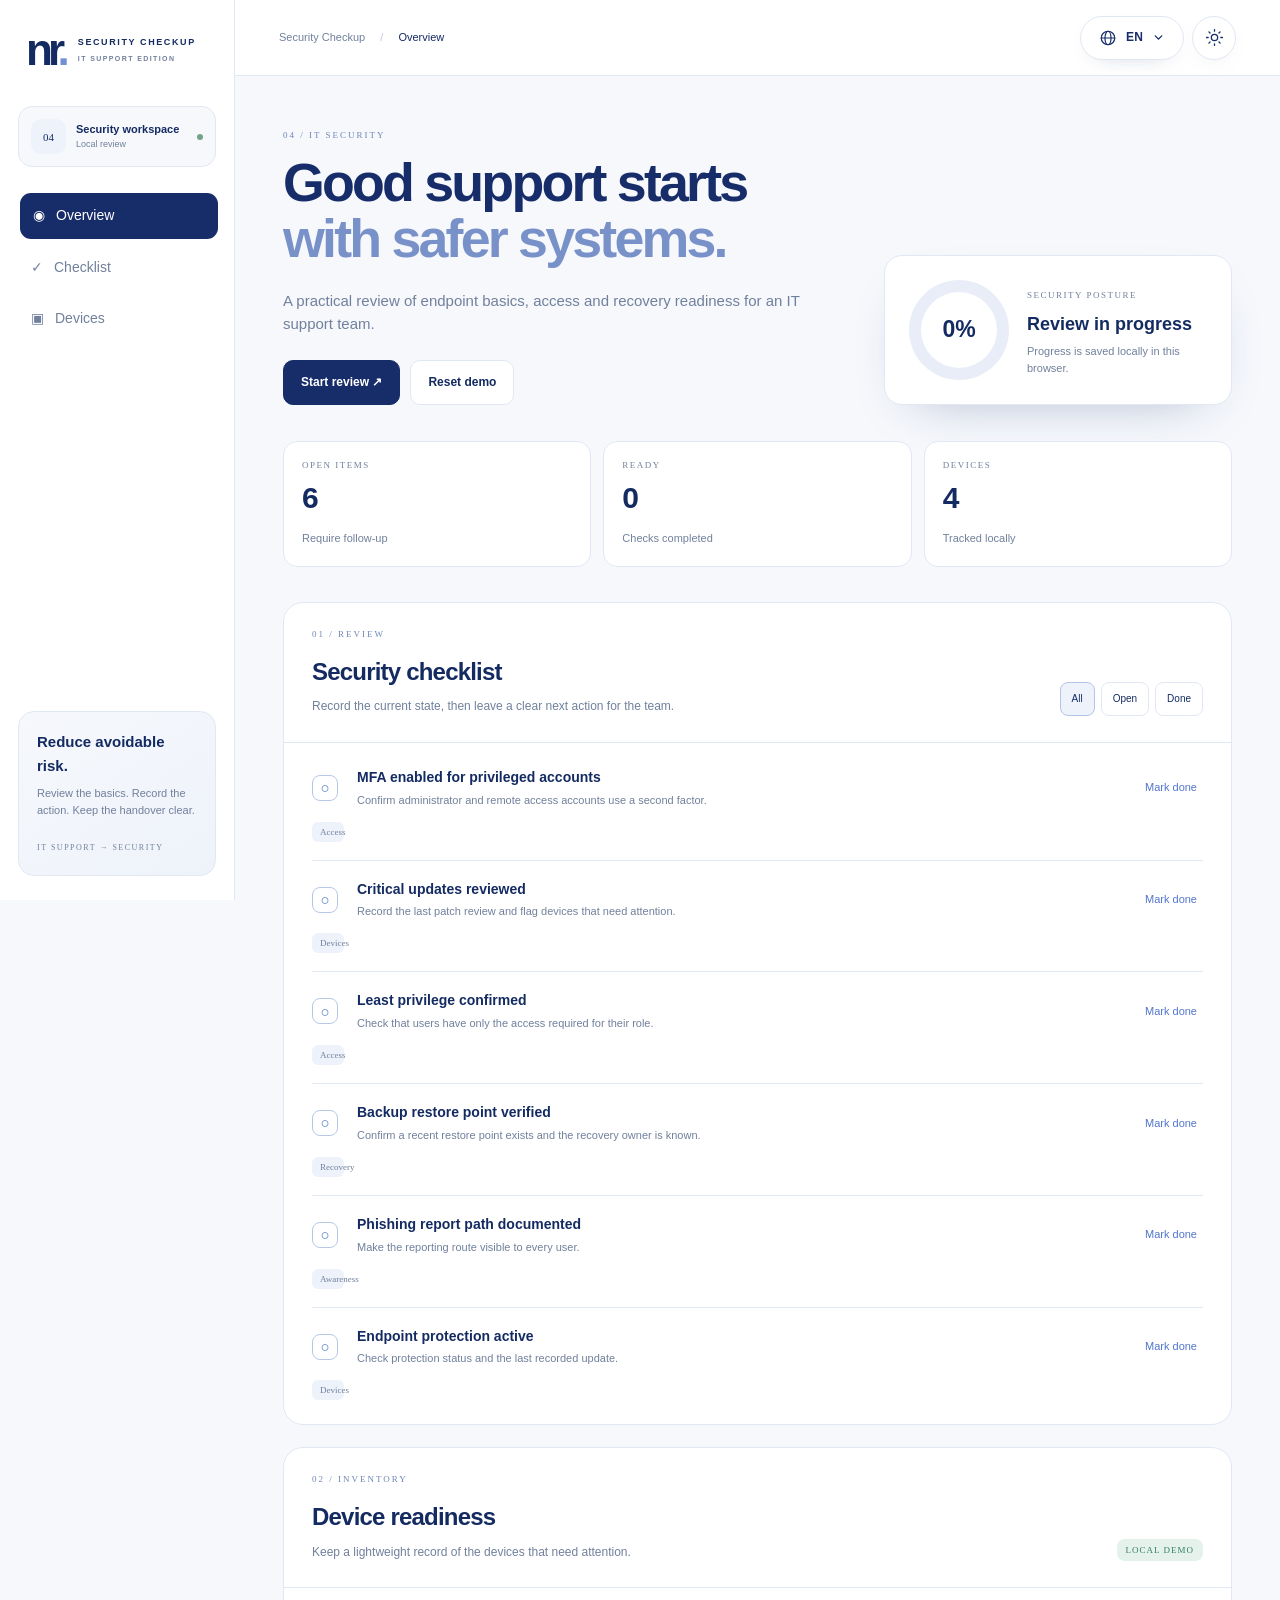
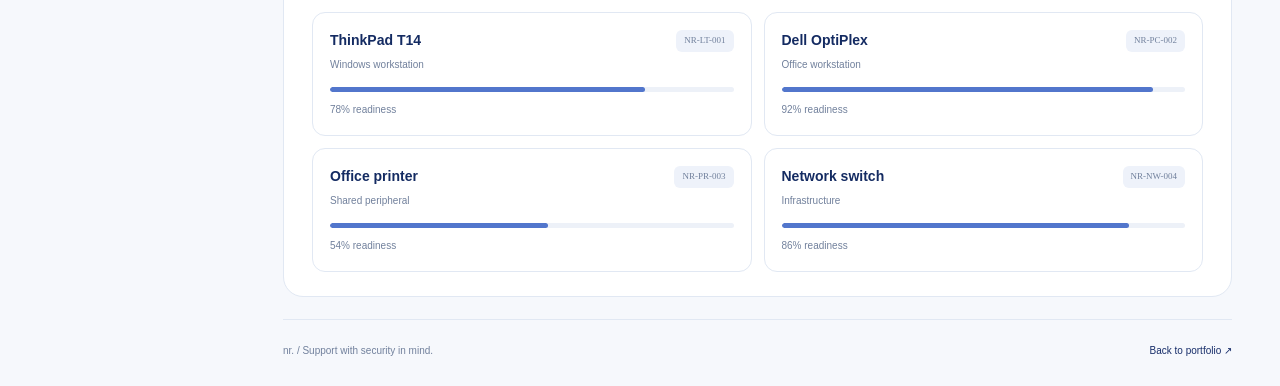
==== it-security-checkup/index.html @ bdb12c94 "Add files via upload" ====
<!doctype html>
<html lang="en">
<head>
  <meta charset="utf-8">
  <meta name="viewport" content="width=device-width,initial-scale=1">
  <meta name="description" content="IT Security Checkup — a practical security review workspace by Nikita Rysiev.">
  <title>IT Security Checkup · NR.</title>
  <link rel="icon" href="favicon.svg" type="image/svg+xml">
  <script src="theme-init.js"></script>
  <link rel="stylesheet" href="styles.css">
  <link rel="stylesheet" href="premium-controls.css?v=20261010-7lang">
</head>
<body>
  <a class="skip" href="#main" data-i="skip">Skip to content</a>
  <div class="shell">
    <aside class="sidebar">
      <a class="brand" href="../"><b>nr<span>.</span></b><span>SECURITY CHECKUP<small>IT SUPPORT EDITION</small></span></a>
      <div class="workspace"><span class="avatar">04</span><div><strong data-i="securityWorkspace">Security workspace</strong><small data-i="localReview">Local review</small></div><i class="dot"></i></div>
      <nav aria-label="Security sections">
        <a class="nav-item active" href="#overview">◉ <span data-i="navOverview">Overview</span></a>
        <a class="nav-item" href="#checklist">✓ <span data-i="navChecklist">Checklist</span></a>
        <a class="nav-item" href="#devices">▣ <span data-i="navDevices">Devices</span></a>
      </nav>
      <div class="sidebar-note"><strong data-i="sidebarTitle">Reduce avoidable risk.</strong><p data-i="sidebarDesc">Review the basics. Record the action. Keep the handover clear.</p><small>IT SUPPORT → SECURITY</small></div>
    </aside>
    <div class="main-shell">
      <header class="topbar">
        <div class="breadcrumb">Security Checkup <span>/</span> <strong id="crumb">Overview</strong></div>
        <div class="actions">
          <div class="language-picker">
            <button id="lang" type="button" aria-label="Choose language" aria-haspopup="true" aria-expanded="false" aria-controls="lang-menu"><svg viewBox="0 0 24 24" aria-hidden="true"><circle cx="12" cy="12" r="9"/><ellipse cx="12" cy="12" rx="4" ry="9"/><path d="M3 12h18"/></svg><span class="lang-code">EN</span><svg class="chevron" viewBox="0 0 16 16" aria-hidden="true"><path d="m4 6 4 4 4-4"/></svg></button>
            <div id="lang-menu" hidden></div>
          </div>
          <button id="theme" class="icon" type="button" aria-label="Use dark theme" aria-pressed="false"><svg viewBox="0 0 24 24" aria-hidden="true"></svg></button>
        </div>
      </header>
      <main id="main">
        <section id="overview" class="hero">
          <div><p class="eyebrow">04 / IT SECURITY</p><h1 id="hero-title">Good support starts<br><em>with safer systems.</em></h1><p class="lead" data-i="lead">A practical review of endpoint basics, access and recovery readiness for an IT support team.</p><div class="hero-actions"><a class="button primary" href="#checklist" data-i="start">Start review ↗</a><button class="button secondary" id="reset" type="button" data-i="reset">Reset demo</button></div></div>
          <div class="score-card"><div class="score-ring" id="ring"><strong id="score">0%</strong></div><div><span class="label" data-i="posture">SECURITY POSTURE</span><h2 id="score-label">Review in progress</h2><p id="score-copy">Complete the checklist to see the current posture.</p></div></div>
        </section>
        <section class="stats">
          <article><span data-i="openItems">OPEN ITEMS</span><strong id="open">0</strong><small data-i="requireFollow">Require follow-up</small></article>
          <article><span data-i="ready">READY</span><strong id="ready">0</strong><small data-i="checksCompleted">Checks completed</small></article>
          <article><span data-i="devices">DEVICES</span><strong id="device-count">4</strong><small data-i="trackedLocally">Tracked locally</small></article>
        </section>
        <section id="checklist" class="panel"><div class="panel-head"><div><p class="eyebrow" data-i="review">01 / REVIEW</p><h2 data-i="checklist">Security checklist</h2><p data-i="checklistDesc">Record the current state, then leave a clear next action for the team.</p></div><div class="filter"><button type="button" class="filter-button active" data-filter="all" data-i="all">All</button><button type="button" class="filter-button" data-filter="open" data-i="filterOpen">Open</button><button type="button" class="filter-button" data-filter="done" data-i="done">Done</button></div></div><div id="checks" class="checks"></div></section>
        <section id="devices" class="panel"><div class="panel-head"><div><p class="eyebrow" data-i="inventory">02 / INVENTORY</p><h2 data-i="deviceReadiness">Device readiness</h2><p data-i="deviceDesc">Keep a lightweight record of the devices that need attention.</p></div><span class="pill" data-i="localDemo">LOCAL DEMO</span></div><div id="devices-list" class="device-grid"></div></section>
        <footer><span>nr. / <span data-i="footer">Support with security in mind.</span></span><a href="../" data-i="back">Back to portfolio ↗</a></footer>
      </main>
    </div>
  </div>
  <script src="security-languages.js"></script>
  <script src="app.js?v=20261010-7lang"></script>
  <script src="controls.js?v=20261010-7lang"></script>
</body>
</html>
---- it-security-checkup/styles.css ----
:root{--bg:#f6f8fc;--surface:#fff;--ink:#142b62;--navy:#172d69;--muted:#71809c;--line:#e1e8f3;--soft:#eef2fa;--blue:#5276cc;--green:#36816a;--amber:#b27c2b;--red:#bb5562;--shadow:0 20px 55px -32px #172d6966}*{box-sizing:border-box}html{scroll-behavior:smooth}body{margin:0;background:var(--bg);color:var(--ink);font:14px/1.55 "Segoe UI",Arial,sans-serif}a{color:inherit;text-decoration:none}button{font:inherit;color:inherit;cursor:pointer}.skip{position:fixed;top:-60px;left:16px;background:#fff;padding:10px;z-index:5}.skip:focus{top:12px}.shell{min-height:100vh;display:grid;grid-template-columns:235px minmax(0,1fr);max-width:1700px;margin:auto}.sidebar{position:sticky;top:0;height:100vh;padding:28px 18px 24px;background:var(--surface);border-right:1px solid var(--line);display:flex;flex-direction:column}.brand{display:flex;align-items:center;gap:13px;padding:0 8px}.brand>b{font-size:44px;line-height:1;letter-spacing:-5px}.brand>b span{color:#7191d0}.brand>span{font-size:9px;font-weight:700;letter-spacing:1.6px}.brand small{display:block;font-size:7px;letter-spacing:1.4px;color:var(--muted);margin-top:4px}.workspace{display:flex;align-items:center;gap:10px;border:1px solid var(--line);border-radius:14px;padding:12px;margin:34px 0 26px;background:var(--bg)}.avatar{display:grid;place-items:center;width:35px;height:35px;border-radius:10px;background:var(--soft);font:11px Consolas;color:var(--navy)}.workspace strong{display:block;font-size:11px}.workspace small{display:block;color:var(--muted);font-size:9px}.dot{margin-left:auto;width:6px;height:6px;border-radius:50%;background:#71a587}nav{display:grid;gap:6px}.nav-item{display:flex;gap:11px;align-items:center;padding:12px 13px;border-radius:11px;color:var(--muted);transition:.2s}.nav-item:hover,.nav-item.active{background:var(--navy);color:#fff;transform:translateX(2px)}.sidebar-note{margin-top:auto;padding:18px;border:1px solid var(--line);border-radius:16px;background:linear-gradient(145deg,var(--bg),var(--soft))}.sidebar-note strong{font-size:15px}.sidebar-note p{font-size:11px;color:var(--muted);margin:8px 0 16px}.sidebar-note small{font:8px Consolas;letter-spacing:1.5px;color:var(--muted)}.main-shell{min-width:0}.topbar{height:76px;border-bottom:1px solid var(--line);background:var(--surface);display:flex;align-items:center;justify-content:space-between;padding:0 44px}.breadcrumb{font-size:11px;color:var(--muted)}.breadcrumb span{margin:0 12px;color:#bdc8d9}.breadcrumb strong{color:var(--ink);font-weight:500}.actions{display:flex;gap:8px}.quiet,.icon{border:1px solid var(--line);border-radius:24px;background:var(--surface);padding:9px 14px;font-size:11px}.quiet span{margin-left:10px}.icon{width:38px;padding:8px}.main-shell main{max-width:1200px;margin:auto;padding:54px 48px 0}.hero{display:flex;justify-content:space-between;gap:35px;align-items:end;margin-bottom:36px}.eyebrow{font:9px Consolas;letter-spacing:2px;color:#6f86b9;margin:0 0 14px}.hero h1{font-size:clamp(36px,4.2vw,64px);line-height:1.05;letter-spacing:-2.8px;margin:0;color:var(--navy)}h1 em{font-style:normal;color:#7891c8}.lead{max-width:520px;color:var(--muted);font-size:15px;margin:22px 0 25px}.hero-actions{display:flex;gap:10px;flex-wrap:wrap}.button{border:1px solid var(--line);border-radius:10px;padding:12px 17px;font-weight:650;font-size:12px;background:var(--surface)}.button.primary{background:var(--navy);border-color:var(--navy);color:#fff}.score-card{display:flex;align-items:center;gap:18px;padding:24px;border-radius:18px;border:1px solid var(--line);background:var(--surface);box-shadow:var(--shadow);min-width:310px}.score-ring{--p:0%;width:100px;height:100px;border-radius:50%;display:grid;place-items:center;background:conic-gradient(var(--blue) var(--p),#e8edf7 0)}.score-ring:before{content:"";position:absolute;width:76px;height:76px;border-radius:50%;background:var(--surface)}.score-ring{position:relative}.score-ring strong{position:relative;font-size:23px}.label{font:9px Consolas;letter-spacing:1.5px;color:var(--muted)}.score-card h2{font-size:18px;margin:7px 0 4px}.score-card p{color:var(--muted);font-size:11px;max-width:180px;margin:0}.stats{display:grid;grid-template-columns:repeat(3,1fr);gap:12px;margin-bottom:35px}.stats article{background:var(--surface);border:1px solid var(--line);border-radius:14px;padding:18px}.stats span{display:block;font:9px Consolas;letter-spacing:1.5px;color:var(--muted)}.stats strong{display:block;font-size:30px;margin:5px 0}.stats small{color:var(--muted);font-size:11px}.panel{background:var(--surface);border:1px solid var(--line);border-radius:20px;margin-bottom:22px;overflow:hidden}.panel-head{display:flex;justify-content:space-between;gap:20px;align-items:end;padding:26px 28px;border-bottom:1px solid var(--line)}.panel-head h2{font-size:24px;letter-spacing:-.8px;margin:0}.panel-head>div>p:last-child{color:var(--muted);font-size:12px;margin:7px 0 0}.filter{display:flex;gap:6px}.filter-button{border:1px solid var(--line);background:var(--surface);border-radius:8px;padding:8px 11px;font-size:10px}.filter-button.active{background:var(--soft);color:var(--navy);border-color:#b3c4e9}.checks{padding:6px 28px}.check{display:grid;grid-template-columns:32px minmax(0,1fr) auto;gap:13px;align-items:center;padding:18px 0;border-bottom:1px solid var(--line)}.check:last-child{border:0}.check-mark{width:26px;height:26px;border-radius:8px;border:1px solid #b7c7e8;color:var(--blue);display:grid;place-items:center;font-size:15px}.check.done .check-mark{background:#e1f0e9;color:var(--green);border-color:#b8ddcc}.check h3{font-size:14px;margin:0}.check p{font-size:11px;color:var(--muted);margin:3px 0 0}.check button{border:0;background:none;color:var(--blue);font-size:11px}.tag{font:9px Consolas;padding:5px 8px;border-radius:6px;background:var(--soft);color:var(--muted);white-space:nowrap}.pill{font:9px Consolas;letter-spacing:1px;color:var(--green);padding:6px 9px;border-radius:8px;background:#e5f1eb}.device-grid{display:grid;grid-template-columns:repeat(2,1fr);gap:12px;padding:24px 28px}.device{border:1px solid var(--line);border-radius:13px;padding:17px}.device-top{display:flex;justify-content:space-between;gap:10px}.device strong{font-size:14px}.device small{display:block;color:var(--muted);font-size:10px;margin-top:5px}.device .meter{height:5px;background:#edf1f8;border-radius:5px;margin:15px 0 10px;overflow:hidden}.meter i{display:block;height:100%;background:var(--blue);border-radius:5px}.device-actions{display:flex;justify-content:space-between;align-items:center;font-size:10px;color:var(--muted)}.device-actions button{border:0;background:none;color:var(--blue);font-size:10px}footer{display:flex;justify-content:space-between;border-top:1px solid var(--line);padding:23px 0 28px;color:var(--muted);font-size:10px}footer a{color:var(--navy)}html[data-theme=dark]{--bg:#0b1425;--surface:#131f35;--ink:#e4ebff;--navy:#c4d3ff;--muted:#9cabc5;--line:#2b3954;--soft:#1c2b46;--blue:#9ab8ff}html[data-theme=dark] .score-ring:before{background:var(--surface)}html[data-theme=dark] .button.primary{background:#789bea;color:#08152d}@media(max-width:800px){.shell{display:block}.sidebar{height:auto;position:static;padding:18px;border-right:0;border-bottom:1px solid var(--line)}.workspace,.sidebar-note{display:none}nav{display:flex;overflow:auto;margin-top:18px}.nav-item{min-width:105px;justify-content:center}.topbar{height:62px;padding:0 18px}.main-shell main{padding:28px 18px 0}.hero{display:block}.score-card{margin-top:25px;min-width:0}.stats{gap:8px}.stats article{padding:14px}.stats strong{font-size:25px}.panel-head{display:block;padding:21px}.filter{margin-top:16px}.checks{padding:5px 21px}.device-grid{grid-template-columns:1fr;padding:20px 21px}.check{grid-template-columns:28px minmax(0,1fr);}.check .tag{grid-column:2;justify-self:start}footer{font-size:9px}}
---- it-security-checkup/premium-controls.css ----
/* Portfolio-inspired language and theme controls shared with Security Checkup. */
.topbar{position:relative;z-index:20}
.top-actions{position:relative}
.language-picker{position:relative;flex:none}
.language-picker>button,.topbar #theme{
  display:inline-flex;align-items:center;justify-content:center;
  height:44px;min-height:44px;border:1px solid var(--line);
  background:var(--surface);color:var(--navy);
  box-shadow:0 7px 22px -17px #142b6280;
  transition:border-color .2s,background-color .2s,transform .2s,box-shadow .2s
}
.language-picker>button{gap:9px;min-width:104px;padding:0 14px;border-radius:999px;font-size:12px;font-weight:700;letter-spacing:.25px}
.language-picker>button svg{width:18px;height:18px;fill:none;stroke:currentColor;stroke-width:1.65;stroke-linecap:round;stroke-linejoin:round}
.language-picker>button .chevron{width:13px;height:13px;transition:transform .2s}
.language-picker>button[aria-expanded=true] .chevron{transform:rotate(180deg)}
.topbar #theme{width:44px;padding:0;border-radius:50%}
.topbar #theme svg{width:19px;height:19px;fill:none;stroke:currentColor;stroke-width:1.65;stroke-linecap:round;stroke-linejoin:round}
.language-picker>button:hover,.topbar #theme:hover{border-color:var(--blue);background:var(--soft);transform:translateY(-2px);box-shadow:0 11px 26px -17px #142b6299}
.language-picker>button:focus-visible,.topbar #theme:focus-visible,#lang-menu button:focus-visible{outline:3px solid var(--blue);outline-offset:3px}
#lang-menu{position:absolute;z-index:60;top:calc(100% + 9px);right:0;width:208px;max-height:min(430px,70vh);overflow-y:auto;padding:7px;border:1px solid var(--line);border-radius:16px;background:var(--surface);box-shadow:0 18px 46px #081d6330}
#lang-menu[hidden]{display:none}
#lang-menu button{display:flex;align-items:center;gap:12px;width:100%;min-height:39px;padding:8px 10px;border:0;border-radius:10px;background:transparent;color:var(--ink);text-align:left;font-size:12px}
#lang-menu button span{width:25px;flex:none;color:var(--muted);font:700 10px Consolas,monospace;letter-spacing:.6px}
#lang-menu button:hover,#lang-menu button[aria-current=true]{background:var(--soft);color:var(--navy)}
@media(max-width:480px){.topbar{justify-content:flex-end;padding-inline:16px}.topbar .breadcrumb{position:absolute;width:1px;height:1px;overflow:hidden;clip-path:inset(50%)}.top-actions{gap:8px}.language-picker>button{height:42px;min-height:42px;min-width:94px;padding:0 11px}.topbar #theme{width:42px;height:42px;min-height:42px}}
@media(prefers-reduced-motion:reduce){.language-picker>button,.topbar #theme,.language-picker>button .chevron{transition:none}.language-picker>button:hover,.topbar #theme:hover{transform:none}}
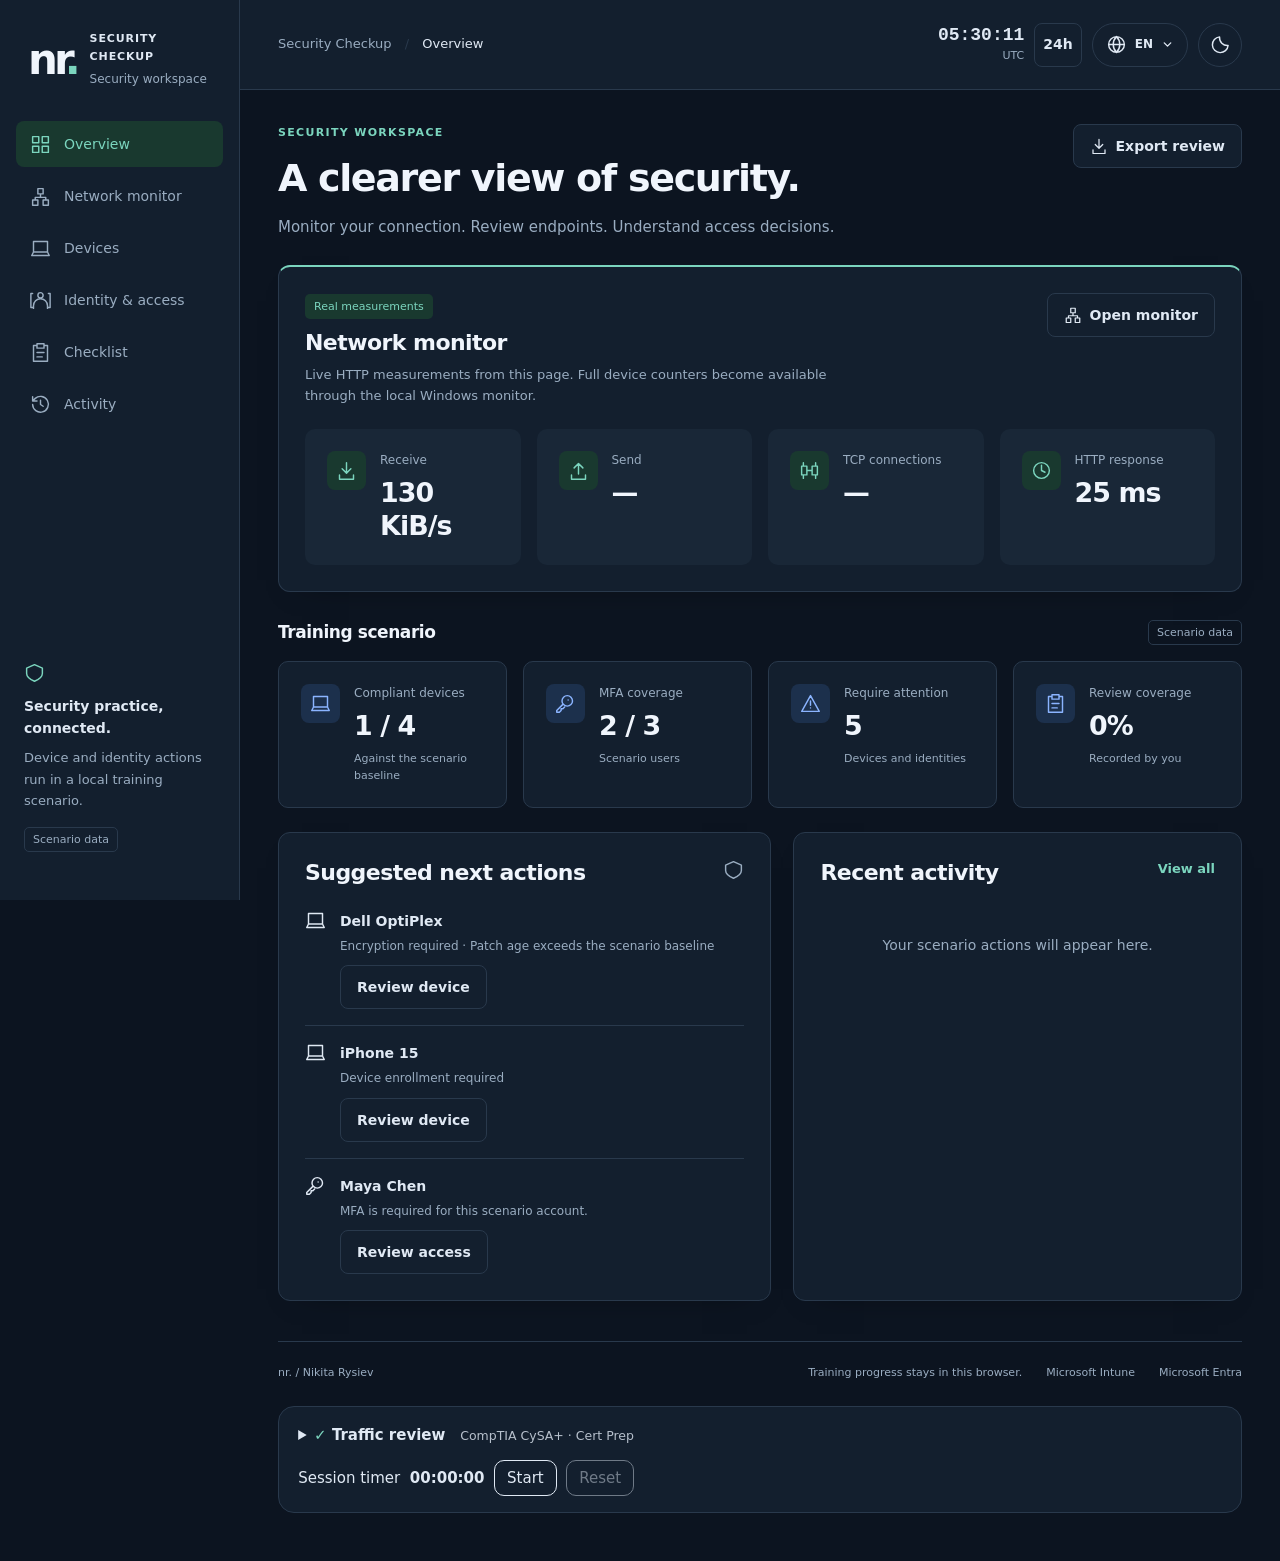
==== commit 76082b76: "Add files via upload" ====
--- a/it-security-checkup/index.html
+++ b/it-security-checkup/index.html
@@ -1,57 +1,64 @@
-<!doctype html>
-<html lang="en">
-<head>
-  <meta charset="utf-8">
-  <meta name="viewport" content="width=device-width,initial-scale=1">
-  <meta name="description" content="IT Security Checkup — a practical security review workspace by Nikita Rysiev.">
-  <title>IT Security Checkup · NR.</title>
-  <link rel="icon" href="favicon.svg" type="image/svg+xml">
-  <script src="theme-init.js"></script>
-  <link rel="stylesheet" href="styles.css">
-  <link rel="stylesheet" href="premium-controls.css?v=20261010-7lang">
-</head>
-<body>
-  <a class="skip" href="#main" data-i="skip">Skip to content</a>
-  <div class="shell">
-    <aside class="sidebar">
-      <a class="brand" href="../"><b>nr<span>.</span></b><span>SECURITY CHECKUP<small>IT SUPPORT EDITION</small></span></a>
-      <div class="workspace"><span class="avatar">04</span><div><strong data-i="securityWorkspace">Security workspace</strong><small data-i="localReview">Local review</small></div><i class="dot"></i></div>
-      <nav aria-label="Security sections">
-        <a class="nav-item active" href="#overview">◉ <span data-i="navOverview">Overview</span></a>
-        <a class="nav-item" href="#checklist">✓ <span data-i="navChecklist">Checklist</span></a>
-        <a class="nav-item" href="#devices">▣ <span data-i="navDevices">Devices</span></a>
-      </nav>
-      <div class="sidebar-note"><strong data-i="sidebarTitle">Reduce avoidable risk.</strong><p data-i="sidebarDesc">Review the basics. Record the action. Keep the handover clear.</p><small>IT SUPPORT → SECURITY</small></div>
-    </aside>
-    <div class="main-shell">
-      <header class="topbar">
-        <div class="breadcrumb">Security Checkup <span>/</span> <strong id="crumb">Overview</strong></div>
-        <div class="actions">
-          <div class="language-picker">
-            <button id="lang" type="button" aria-label="Choose language" aria-haspopup="true" aria-expanded="false" aria-controls="lang-menu"><svg viewBox="0 0 24 24" aria-hidden="true"><circle cx="12" cy="12" r="9"/><ellipse cx="12" cy="12" rx="4" ry="9"/><path d="M3 12h18"/></svg><span class="lang-code">EN</span><svg class="chevron" viewBox="0 0 16 16" aria-hidden="true"><path d="m4 6 4 4 4-4"/></svg></button>
-            <div id="lang-menu" hidden></div>
-          </div>
-          <button id="theme" class="icon" type="button" aria-label="Use dark theme" aria-pressed="false"><svg viewBox="0 0 24 24" aria-hidden="true"></svg></button>
-        </div>
-      </header>
-      <main id="main">
-        <section id="overview" class="hero">
-          <div><p class="eyebrow">04 / IT SECURITY</p><h1 id="hero-title">Good support starts<br><em>with safer systems.</em></h1><p class="lead" data-i="lead">A practical review of endpoint basics, access and recovery readiness for an IT support team.</p><div class="hero-actions"><a class="button primary" href="#checklist" data-i="start">Start review ↗</a><button class="button secondary" id="reset" type="button" data-i="reset">Reset demo</button></div></div>
-          <div class="score-card"><div class="score-ring" id="ring"><strong id="score">0%</strong></div><div><span class="label" data-i="posture">SECURITY POSTURE</span><h2 id="score-label">Review in progress</h2><p id="score-copy">Complete the checklist to see the current posture.</p></div></div>
-        </section>
-        <section class="stats">
-          <article><span data-i="openItems">OPEN ITEMS</span><strong id="open">0</strong><small data-i="requireFollow">Require follow-up</small></article>
-          <article><span data-i="ready">READY</span><strong id="ready">0</strong><small data-i="checksCompleted">Checks completed</small></article>
-          <article><span data-i="devices">DEVICES</span><strong id="device-count">4</strong><small data-i="trackedLocally">Tracked locally</small></article>
-        </section>
-        <section id="checklist" class="panel"><div class="panel-head"><div><p class="eyebrow" data-i="review">01 / REVIEW</p><h2 data-i="checklist">Security checklist</h2><p data-i="checklistDesc">Record the current state, then leave a clear next action for the team.</p></div><div class="filter"><button type="button" class="filter-button active" data-filter="all" data-i="all">All</button><button type="button" class="filter-button" data-filter="open" data-i="filterOpen">Open</button><button type="button" class="filter-button" data-filter="done" data-i="done">Done</button></div></div><div id="checks" class="checks"></div></section>
-        <section id="devices" class="panel"><div class="panel-head"><div><p class="eyebrow" data-i="inventory">02 / INVENTORY</p><h2 data-i="deviceReadiness">Device readiness</h2><p data-i="deviceDesc">Keep a lightweight record of the devices that need attention.</p></div><span class="pill" data-i="localDemo">LOCAL DEMO</span></div><div id="devices-list" class="device-grid"></div></section>
-        <footer><span>nr. / <span data-i="footer">Support with security in mind.</span></span><a href="../" data-i="back">Back to portfolio ↗</a></footer>
-      </main>
-    </div>
-  </div>
-  <script src="security-languages.js"></script>
-  <script src="app.js?v=20261010-7lang"></script>
-  <script src="controls.js?v=20261010-7lang"></script>
-</body>
-</html>
+<!doctype html>
+<html lang="en" data-theme="dark">
+<head>
+  <meta charset="utf-8"><meta name="viewport" content="width=device-width,initial-scale=1">
+  <meta name="description" content="IT Security Checkup — local network monitoring, endpoint compliance and an interactive identity security lab by Nikita Rysiev.">
+  <title>IT Security Checkup · NR.</title>
+  <link rel="icon" href="favicon.svg" type="image/svg+xml"><script src="theme-init.js"></script><link rel="stylesheet" href="styles.css?v=20261121">
+<link rel="stylesheet" href="practice.css"><script defer src="practice.js"></script></head>
+<body>
+  <a class="skip" href="#main" data-i="skip">Skip to content</a>
+  <div class="shell">
+    <aside class="sidebar" id="sidebar">
+      <a class="brand" href="#overview"><b>nr<span>.</span></b><span>SECURITY CHECKUP<small data-i="securityWorkspace">Security workspace</small></span></a>
+      <button class="mobile-menu icon-button" id="nav-toggle" type="button" aria-controls="section-nav" aria-expanded="false" data-label="navigation"><span data-icon="menu"></span></button>
+      <nav id="section-nav" data-label="navigation">
+        <a class="nav-item active" href="#overview" data-view="overview"><span data-icon="grid"></span><span data-i="navOverview">Overview</span></a>
+        <a class="nav-item" href="#network" data-view="network"><span data-icon="network"></span><span data-i="navNetwork">Network monitor</span></a>
+        <a class="nav-item" href="#devices" data-view="devices"><span data-icon="laptop"></span><span data-i="navDevices">Devices</span></a>
+        <a class="nav-item" href="#identity" data-view="identity"><span data-icon="identity"></span><span data-i="navIdentity">Identity & access</span></a>
+        <a class="nav-item" href="#checklist" data-view="checklist"><span data-icon="clipboard"></span><span data-i="navChecklist">Checklist</span></a>
+        <a class="nav-item" href="#activity" data-view="activity"><span data-icon="history"></span><span data-i="navActivity">Activity</span></a>
+      </nav>
+      <div class="sidebar-note"><span data-icon="shield"></span><strong data-i="labTitle">Security practice, connected.</strong><p data-i="labScope">Device and identity actions run in a local training scenario.</p><span class="source-label" data-i="scenarioData">Scenario data</span></div>
+      
+    </aside>
+    <div class="main-shell">
+      <header class="topbar">
+        <div class="breadcrumb">Security Checkup <span>/</span> <strong id="crumb">Overview</strong></div>
+        <div class="top-actions">
+          <div class="local-clock"><time id="local-time">—</time><small id="local-zone">—</small></div><button class="text-button clock-format" id="clock-format" type="button" data-label="clockFormat">24h</button>
+          <div class="language-picker"><button id="lang" type="button" aria-label="Choose language" aria-haspopup="true" aria-expanded="false" aria-controls="lang-menu"><span data-icon="globe"></span><span class="lang-code">EN</span><svg class="chevron" viewBox="0 0 16 16" aria-hidden="true"><path d="m4 6 4 4 4-4"/></svg></button><div id="lang-menu" hidden></div></div>
+          <button id="theme" class="icon-button" type="button" aria-label="Use light theme" aria-pressed="true"><svg viewBox="0 0 24 24" aria-hidden="true"></svg></button>
+        </div>
+      </header>
+      <main id="main" tabindex="-1">
+        <section id="overview" class="view" aria-labelledby="hero-title">
+          <div class="page-heading"><div><p class="eyebrow" data-i="workspaceEyebrow">SECURITY WORKSPACE</p><h1 id="hero-title" data-i="workspaceTitle">A clearer view of security.</h1><p data-i="workspaceLead">Monitor your connection. Review endpoints. Understand access decisions.</p></div><button class="button secondary" data-action="export-report" type="button"><span data-icon="download"></span><span data-i="exportReport">Export review</span></button></div>
+          <article class="panel overview-live"><div class="panel-head"><div><span class="source-label real" data-i="realMeasurements">Real measurements</span><h2 data-i="navNetwork">Network monitor</h2><p data-live="scope"></p></div><a class="button secondary" href="#network" data-view="network"><span data-icon="network"></span><span data-i="openMonitor">Open monitor</span></a></div><div class="metric-grid live-metrics"><article><span data-icon="download"></span><div><span data-i="receiveRate">Receive</span><strong data-live="receive">—</strong></div></article><article><span data-icon="upload"></span><div><span data-i="sendRate">Send</span><strong data-live="send">—</strong></div></article><article><span data-icon="connection"></span><div><span data-i="tcpConnections">TCP connections</span><strong data-live="connections">—</strong></div></article><article><span data-icon="clock"></span><div><span data-i="httpResponse">HTTP response</span><strong data-live="latency">—</strong></div></article></div></article>
+          <div class="section-label"><h2 data-i="scenarioOverview">Training scenario</h2><span class="source-label" data-i="scenarioData">Scenario data</span></div>
+          <div class="metric-grid scenario-metrics"><article><span data-icon="laptop"></span><div><span data-i="compliantDevices">Compliant devices</span><strong id="compliant-count">—</strong><small id="compliant-copy"></small></div></article><article><span data-icon="key"></span><div><span data-i="mfaCoverage">MFA coverage</span><strong id="mfa-count">—</strong><small data-i="scenarioUsers">Scenario users</small></div></article><article><span data-icon="alert"></span><div><span data-i="attentionNeeded">Require attention</span><strong id="attention-count">—</strong><small data-i="devicesAndIdentities">Devices and identities</small></div></article><article><span data-icon="clipboard"></span><div><span data-i="reviewCoverage">Review coverage</span><strong id="review-score">—</strong><small data-i="recordedByYou">Recorded by you</small></div></article></div>
+          <div class="overview-columns"><article class="panel"><div class="panel-head"><h2 data-i="nextActions">Suggested next actions</h2><span data-icon="shield"></span></div><div id="next-actions" class="action-list"></div></article><article class="panel"><div class="panel-head"><h2 data-i="recentActivity">Recent activity</h2><a href="#activity" data-view="activity" class="text-link" data-i="viewAll">View all</a></div><div id="recent-activity" class="activity-list"></div></article></div>
+        </section>
+        <section id="network" class="view" hidden aria-labelledby="network-title">
+          <div class="page-heading"><div><p class="eyebrow" data-i="liveTelemetry">LIVE TELEMETRY</p><h2 id="network-title" data-i="navNetwork">Network monitor</h2><p data-live="scope"></p></div><div class="button-row"><button id="monitor-toggle" class="button primary" type="button"><span data-icon="pause"></span><span data-i="pauseMonitoring">Pause monitoring</span></button><button id="network-export" class="button secondary" type="button"><span data-icon="download"></span><span data-i="exportNetwork">Export measurements</span></button></div></div>
+          <div class="monitor-status"><span class="status" data-live="status"></span><span data-live="updated"></span><span data-live="connection"></span></div>
+          <div class="notice" id="agent-notice"><span data-icon="info"></span><div><strong data-i="agentTitle">Full device telemetry</strong><p data-i="agentHelp">Run START.cmd on Windows to view real interface traffic and TCP connections from your computer. The hosted page also measures its own HTTP requests.</p></div></div>
+          <div class="metric-grid live-metrics"><article><span data-icon="download"></span><div><span data-i="receiveRate">Receive</span><strong data-live="receive">—</strong></div></article><article><span data-icon="upload"></span><div><span data-i="sendRate">Send</span><strong data-live="send">—</strong></div></article><article><span data-icon="connection"></span><div><span data-i="tcpConnections">TCP connections</span><strong data-live="connections">—</strong></div></article><article><span data-icon="clock"></span><div><span data-i="httpResponse">HTTP response</span><strong data-live="latency">—</strong></div></article></div>
+          <article class="panel"><div class="panel-head"><div><h3 data-i="trafficHistory">Traffic history</h3><p data-i="historyHint">Recent 60 samples, timestamped in your local time.</p></div><label class="field compact"><span data-i="networkInterface">Network interface</span><select id="network-interface"><option value="auto" data-i="automatic">Automatic</option></select></label></div><div class="chart-legend"><span><i class="legend-dot receive"></i><span data-i="receiveRate">Receive</span></span><span><i class="legend-dot send"></i><span data-i="sendRate">Send</span></span><strong id="chart-scale">—</strong></div><div class="traffic-chart"><svg id="network-chart" viewBox="0 0 760 200" preserveAspectRatio="none" role="img" data-label="trafficHistory"><path class="chart-grid" d="M0 30H760M0 100H760M0 170H760"/><path id="receive-path" class="chart-receive"/><path id="send-path" class="chart-send"/></svg><p id="chart-empty" data-i="waitingSamples">Waiting for measured traffic.</p></div><div class="chart-axis"><span id="chart-start">—</span><span id="chart-end">—</span></div></article>
+          <article class="panel"><div class="panel-head"><div><h3 data-i="activeConnections">TCP connection snapshot</h3><p data-i="connectionsHint">Up to 150 operating-system entries. The table refreshes with each local snapshot.</p></div><label class="field compact"><span data-i="connectionState">State</span><select id="connection-state"><option value="all" data-i="all">All</option><option value="Established">Established</option><option value="Listen">Listen</option><option value="TimeWait">TimeWait</option></select></label></div><div class="table-scroll"><table><thead><tr><th data-i="localEndpoint">Local endpoint</th><th data-i="remoteEndpoint">Remote endpoint</th><th data-i="connectionState">State</th></tr></thead><tbody id="connections-body"></tbody></table></div></article>
+          <article class="panel"><div class="panel-head"><div><h3 data-i="pageTraffic">This page’s HTTP activity</h3><p data-i="pageTrafficHint">Resource Timing and same-origin checks. Cross-origin sizes depend on browser visibility.</p></div><button id="probe-now" class="button secondary" type="button"><span data-icon="activity"></span><span data-i="checkNow">Check response now</span></button></div><div class="page-metrics"><span><b data-live="requests">0</b> <span data-i="requests">requests</span></span><span><b data-live="pageBytes">—</b> <span data-i="reportedTransfer">reported transfer</span></span><span><b data-live="errors">0</b> <span data-i="failedChecks">failed HTTP checks</span></span></div><div class="table-scroll"><table><thead><tr><th data-i="localTime">Local time</th><th data-i="resource">Resource</th><th data-i="duration">Duration</th><th data-i="transfer">Transfer</th></tr></thead><tbody id="resources-body"></tbody></table></div></article>
+        </section>
+        <section id="devices" class="view" hidden aria-labelledby="devices-title"><div class="page-heading"><div><p class="eyebrow" data-i="endpointManagement">ENDPOINT MANAGEMENT</p><h2 id="devices-title" data-i="navDevices">Devices</h2><p data-i="devicesHelp">Explore a compliance workflow inspired by endpoint management. Changes update this local scenario.</p></div><span class="source-label" data-i="scenarioData">Scenario data</span></div><article class="panel"><div class="filter-bar"><label class="field search-field"><span data-i="searchDevices">Search devices</span><input id="device-search" type="search" data-placeholder="deviceSearchPlaceholder" placeholder="Device, platform or owner"></label><label class="field compact"><span data-i="compliance">Compliance</span><select id="device-filter"><option value="all" data-i="all">All</option><option value="compliant" data-i="compliant">Compliant</option><option value="attention" data-i="attention">Needs attention</option></select></label><button class="button secondary" type="button" id="bulk-baseline" disabled><span data-icon="shield-check"></span><span data-i="applySelected">Apply baseline to selected</span></button></div><div class="table-scroll"><table><thead><tr><th><input id="select-all-devices" type="checkbox" data-label="selectAllDevices"></th><th data-i="device">Device</th><th data-i="owner">Owner</th><th data-i="compliance">Compliance</th><th data-i="checks">Checks</th><th data-i="action">Action</th></tr></thead><tbody id="devices-body"></tbody></table></div><p class="table-note" id="devices-result" role="status"></p></article></section>
+        <section id="identity" class="view" hidden aria-labelledby="identity-title"><div class="page-heading"><div><p class="eyebrow" data-i="identitySecurity">IDENTITY SECURITY</p><h2 id="identity-title" data-i="navIdentity">Identity & access</h2><p data-i="identityHelp">Explore MFA, user risk and device-based access decisions in an interactive policy lab.</p></div><span class="source-label" data-i="scenarioData">Scenario data</span></div><article class="panel"><div class="panel-head"><h3 data-i="userDirectory">User directory</h3><span data-icon="identity"></span></div><div class="table-scroll"><table><thead><tr><th data-i="user">User</th><th data-i="role">Role</th><th>MFA</th><th data-i="risk">Risk</th><th data-i="action">Action</th></tr></thead><tbody id="users-body"></tbody></table></div></article><div class="identity-columns"><article class="panel"><div class="panel-head"><div><h3 data-i="policyControls">Access policy</h3><p data-i="policyHint">These controls govern the local evaluation below.</p></div><span data-icon="lock"></span></div><div id="policy-controls"></div><label class="field patch-field"><span data-i="patchLimit">Maximum patch age in days</span><input id="patch-limit" type="number" min="1" max="90" step="1"></label></article><article class="panel"><div class="panel-head"><div><h3 data-i="whatIf">Access decision lab</h3><p data-i="whatIfHint">Combine signals, evaluate the policy and inspect the reason.</p></div><span data-icon="fingerprint"></span></div><form id="access-form"><div class="form-grid"><label class="field"><span data-i="user">User</span><select id="access-user"></select></label><label class="field"><span data-i="device">Device</span><select id="access-device"></select></label><label class="field"><span data-i="networkContext">Network context</span><select id="access-network"><option value="trusted" data-i="trusted">Trusted</option><option value="untrusted" data-i="untrusted">Untrusted</option></select></label></div><p class="muted small" data-i="untrustedHint">An untrusted network requires MFA in this learning scenario.</p><button class="button primary" type="submit"><span data-icon="play"></span><span data-i="evaluateAccess">Evaluate access</span></button></form><div id="access-result" class="access-result" role="status" aria-live="polite"></div></article></div></section>
+        <section id="checklist" class="view" hidden aria-labelledby="review-title"><div class="page-heading"><div><p class="eyebrow" data-i="reviewEyebrow">SECURITY REVIEW</p><h2 id="review-title" data-i="checklist">Security checklist</h2><p data-i="checklistDesc">Record the current state, then leave a clear next action for the team.</p></div><button class="button secondary" data-action="export-report" type="button"><span data-icon="download"></span><span data-i="exportReport">Export review</span></button></div><article class="panel"><div class="filter" role="group" data-label="checklist"><button type="button" class="filter-button active" data-filter="all" data-i="all">All</button><button type="button" class="filter-button" data-filter="open" data-i="filterOpen">Open</button><button type="button" class="filter-button" data-filter="done" data-i="done">Done</button></div><div id="checks" class="checks"></div><label class="field review-notes"><span data-i="handoverNotes">Handover notes</span><textarea id="review-notes" rows="4" maxlength="2000" data-placeholder="notesPlaceholder"></textarea></label><p class="small muted" data-i="scoreCopy">Progress is saved locally in this browser.</p></article></section>
+        <section id="activity" class="view" hidden aria-labelledby="activity-title"><div class="page-heading"><div><p class="eyebrow" data-i="auditEyebrow">AUDIT TRAIL</p><h2 id="activity-title" data-i="navActivity">Activity</h2><p data-i="auditHelp">Actions and access evaluations from this browser’s local training scenario, timestamped in your time zone.</p></div><button class="button secondary" data-action="export-report" type="button"><span data-icon="download"></span><span data-i="exportReport">Export review</span></button></div><article class="panel"><div class="table-scroll"><table><thead><tr><th data-i="localTime">Local time</th><th data-i="action">Action</th><th data-i="target">Target</th><th data-i="result">Result</th></tr></thead><tbody id="audit-body"></tbody></table></div></article><button id="reset" class="button danger" type="button"><span data-icon="reset"></span><span data-i="resetScenario">Reset training scenario</span></button></section>
+        <footer><span>nr. / Nikita Rysiev</span><span data-i="localStorageNote">Training progress stays in this browser.</span><a href="https://learn.microsoft.com/en-us/intune/device-security/compliance/overview" target="_blank" rel="noopener noreferrer">Microsoft Intune</a><a href="https://learn.microsoft.com/en-us/entra/identity/conditional-access/overview" target="_blank" rel="noopener noreferrer">Microsoft Entra</a></footer>
+      <aside class="practice-panel"><details><summary><span class="practice-icon" aria-hidden="true">✓</span> <span data-case="1"></span> <small>CompTIA CySA+ · Cert Prep</small></summary><div class="practice-tasks"><label><input type="checkbox"> <span data-case="2"></span></label><label><input type="checkbox"> <span data-case="3"></span></label><output class="completion"></output></div></details><div class="practice-time"><span data-word="1"></span> <b class="elapsed">00:00:00</b><button type="button" class="timer-toggle"></button><button type="button" class="timer-reset" data-word="4"></button></div></aside></main>
+    </div>
+  </div>
+  <dialog id="detail-dialog" aria-labelledby="detail-title"><div class="dialog-head"><div><span class="source-label" data-i="scenarioData">Scenario data</span><h2 id="detail-title"></h2></div><button class="icon-button" id="close-detail" type="button" data-label="close"><span data-icon="close"></span></button></div><div id="detail-content"></div></dialog>
+  <div class="toast" id="toast" role="status" aria-live="polite" hidden></div>
+  <script src="security-languages.js"></script><script src="workspace-languages.js?v=20261121"></script><script src="security-domain.js?v=20261121"></script><script src="app.js?v=20261121"></script><script src="controls.js?v=20261121"></script><script src="live-network.js?v=20261121"></script>
+</body>
+</html>
--- a/it-security-checkup/styles.css
+++ b/it-security-checkup/styles.css
@@ -1 +1,286 @@
-:root{--bg:#f6f8fc;--surface:#fff;--ink:#142b62;--navy:#172d69;--muted:#71809c;--line:#e1e8f3;--soft:#eef2fa;--blue:#5276cc;--green:#36816a;--amber:#b27c2b;--red:#bb5562;--shadow:0 20px 55px -32px #172d6966}*{box-sizing:border-box}html{scroll-behavior:smooth}body{margin:0;background:var(--bg);color:var(--ink);font:14px/1.55 "Segoe UI",Arial,sans-serif}a{color:inherit;text-decoration:none}button{font:inherit;color:inherit;cursor:pointer}.skip{position:fixed;top:-60px;left:16px;background:#fff;padding:10px;z-index:5}.skip:focus{top:12px}.shell{min-height:100vh;display:grid;grid-template-columns:235px minmax(0,1fr);max-width:1700px;margin:auto}.sidebar{position:sticky;top:0;height:100vh;padding:28px 18px 24px;background:var(--surface);border-right:1px solid var(--line);display:flex;flex-direction:column}.brand{display:flex;align-items:center;gap:13px;padding:0 8px}.brand>b{font-size:44px;line-height:1;letter-spacing:-5px}.brand>b span{color:#7191d0}.brand>span{font-size:9px;font-weight:700;letter-spacing:1.6px}.brand small{display:block;font-size:7px;letter-spacing:1.4px;color:var(--muted);margin-top:4px}.workspace{display:flex;align-items:center;gap:10px;border:1px solid var(--line);border-radius:14px;padding:12px;margin:34px 0 26px;background:var(--bg)}.avatar{display:grid;place-items:center;width:35px;height:35px;border-radius:10px;background:var(--soft);font:11px Consolas;color:var(--navy)}.workspace strong{display:block;font-size:11px}.workspace small{display:block;color:var(--muted);font-size:9px}.dot{margin-left:auto;width:6px;height:6px;border-radius:50%;background:#71a587}nav{display:grid;gap:6px}.nav-item{display:flex;gap:11px;align-items:center;padding:12px 13px;border-radius:11px;color:var(--muted);transition:.2s}.nav-item:hover,.nav-item.active{background:var(--navy);color:#fff;transform:translateX(2px)}.sidebar-note{margin-top:auto;padding:18px;border:1px solid var(--line);border-radius:16px;background:linear-gradient(145deg,var(--bg),var(--soft))}.sidebar-note strong{font-size:15px}.sidebar-note p{font-size:11px;color:var(--muted);margin:8px 0 16px}.sidebar-note small{font:8px Consolas;letter-spacing:1.5px;color:var(--muted)}.main-shell{min-width:0}.topbar{height:76px;border-bottom:1px solid var(--line);background:var(--surface);display:flex;align-items:center;justify-content:space-between;padding:0 44px}.breadcrumb{font-size:11px;color:var(--muted)}.breadcrumb span{margin:0 12px;color:#bdc8d9}.breadcrumb strong{color:var(--ink);font-weight:500}.actions{display:flex;gap:8px}.quiet,.icon{border:1px solid var(--line);border-radius:24px;background:var(--surface);padding:9px 14px;font-size:11px}.quiet span{margin-left:10px}.icon{width:38px;padding:8px}.main-shell main{max-width:1200px;margin:auto;padding:54px 48px 0}.hero{display:flex;justify-content:space-between;gap:35px;align-items:end;margin-bottom:36px}.eyebrow{font:9px Consolas;letter-spacing:2px;color:#6f86b9;margin:0 0 14px}.hero h1{font-size:clamp(36px,4.2vw,64px);line-height:1.05;letter-spacing:-2.8px;margin:0;color:var(--navy)}h1 em{font-style:normal;color:#7891c8}.lead{max-width:520px;color:var(--muted);font-size:15px;margin:22px 0 25px}.hero-actions{display:flex;gap:10px;flex-wrap:wrap}.button{border:1px solid var(--line);border-radius:10px;padding:12px 17px;font-weight:650;font-size:12px;background:var(--surface)}.button.primary{background:var(--navy);border-color:var(--navy);color:#fff}.score-card{display:flex;align-items:center;gap:18px;padding:24px;border-radius:18px;border:1px solid var(--line);background:var(--surface);box-shadow:var(--shadow);min-width:310px}.score-ring{--p:0%;width:100px;height:100px;border-radius:50%;display:grid;place-items:center;background:conic-gradient(var(--blue) var(--p),#e8edf7 0)}.score-ring:before{content:"";position:absolute;width:76px;height:76px;border-radius:50%;background:var(--surface)}.score-ring{position:relative}.score-ring strong{position:relative;font-size:23px}.label{font:9px Consolas;letter-spacing:1.5px;color:var(--muted)}.score-card h2{font-size:18px;margin:7px 0 4px}.score-card p{color:var(--muted);font-size:11px;max-width:180px;margin:0}.stats{display:grid;grid-template-columns:repeat(3,1fr);gap:12px;margin-bottom:35px}.stats article{background:var(--surface);border:1px solid var(--line);border-radius:14px;padding:18px}.stats span{display:block;font:9px Consolas;letter-spacing:1.5px;color:var(--muted)}.stats strong{display:block;font-size:30px;margin:5px 0}.stats small{color:var(--muted);font-size:11px}.panel{background:var(--surface);border:1px solid var(--line);border-radius:20px;margin-bottom:22px;overflow:hidden}.panel-head{display:flex;justify-content:space-between;gap:20px;align-items:end;padding:26px 28px;border-bottom:1px solid var(--line)}.panel-head h2{font-size:24px;letter-spacing:-.8px;margin:0}.panel-head>div>p:last-child{color:var(--muted);font-size:12px;margin:7px 0 0}.filter{display:flex;gap:6px}.filter-button{border:1px solid var(--line);background:var(--surface);border-radius:8px;padding:8px 11px;font-size:10px}.filter-button.active{background:var(--soft);color:var(--navy);border-color:#b3c4e9}.checks{padding:6px 28px}.check{display:grid;grid-template-columns:32px minmax(0,1fr) auto;gap:13px;align-items:center;padding:18px 0;border-bottom:1px solid var(--line)}.check:last-child{border:0}.check-mark{width:26px;height:26px;border-radius:8px;border:1px solid #b7c7e8;color:var(--blue);display:grid;place-items:center;font-size:15px}.check.done .check-mark{background:#e1f0e9;color:var(--green);border-color:#b8ddcc}.check h3{font-size:14px;margin:0}.check p{font-size:11px;color:var(--muted);margin:3px 0 0}.check button{border:0;background:none;color:var(--blue);font-size:11px}.tag{font:9px Consolas;padding:5px 8px;border-radius:6px;background:var(--soft);color:var(--muted);white-space:nowrap}.pill{font:9px Consolas;letter-spacing:1px;color:var(--green);padding:6px 9px;border-radius:8px;background:#e5f1eb}.device-grid{display:grid;grid-template-columns:repeat(2,1fr);gap:12px;padding:24px 28px}.device{border:1px solid var(--line);border-radius:13px;padding:17px}.device-top{display:flex;justify-content:space-between;gap:10px}.device strong{font-size:14px}.device small{display:block;color:var(--muted);font-size:10px;margin-top:5px}.device .meter{height:5px;background:#edf1f8;border-radius:5px;margin:15px 0 10px;overflow:hidden}.meter i{display:block;height:100%;background:var(--blue);border-radius:5px}.device-actions{display:flex;justify-content:space-between;align-items:center;font-size:10px;color:var(--muted)}.device-actions button{border:0;background:none;color:var(--blue);font-size:10px}footer{display:flex;justify-content:space-between;border-top:1px solid var(--line);padding:23px 0 28px;color:var(--muted);font-size:10px}footer a{color:var(--navy)}html[data-theme=dark]{--bg:#0b1425;--surface:#131f35;--ink:#e4ebff;--navy:#c4d3ff;--muted:#9cabc5;--line:#2b3954;--soft:#1c2b46;--blue:#9ab8ff}html[data-theme=dark] .score-ring:before{background:var(--surface)}html[data-theme=dark] .button.primary{background:#789bea;color:#08152d}@media(max-width:800px){.shell{display:block}.sidebar{height:auto;position:static;padding:18px;border-right:0;border-bottom:1px solid var(--line)}.workspace,.sidebar-note{display:none}nav{display:flex;overflow:auto;margin-top:18px}.nav-item{min-width:105px;justify-content:center}.topbar{height:62px;padding:0 18px}.main-shell main{padding:28px 18px 0}.hero{display:block}.score-card{margin-top:25px;min-width:0}.stats{gap:8px}.stats article{padding:14px}.stats strong{font-size:25px}.panel-head{display:block;padding:21px}.filter{margin-top:16px}.checks{padding:5px 21px}.device-grid{grid-template-columns:1fr;padding:20px 21px}.check{grid-template-columns:28px minmax(0,1fr);}.check .tag{grid-column:2;justify-self:start}footer{font-size:9px}}
+:root {
+  color-scheme: light;
+  --bg: #f0f3f7;
+  --surface: #ffffff;
+  --soft: #f5f7fa;
+  --ink: #182c43;
+  --navy: #12243b;
+  --muted: #5f7083;
+  --line: #dce3ec;
+  --accent: #087f71;
+  --accent-soft: #e9f6f2;
+  --blue: #386ad2;
+  --blue-soft: #edf2fd;
+  --amber: #855d13;
+  --amber-soft: #fff5df;
+  --red: #b1414b;
+  --red-soft: #fceff0;
+  --shadow: 0 12px 30px -24px #0b233c50;
+}
+:root[data-theme="dark"] {
+  color-scheme: dark;
+  --bg: #0c1420;
+  --surface: #131f2e;
+  --soft: #192737;
+  --ink: #e0e9f4;
+  --navy: #f0f5fc;
+  --muted: #9aadc1;
+  --line: #29394c;
+  --accent: #7bd5be;
+  --accent-soft: #19392f;
+  --blue: #8bb4ff;
+  --blue-soft: #1c304c;
+  --amber: #e5bf77;
+  --amber-soft: #3b3020;
+  --red: #f2a0a4;
+  --red-soft: #3a262e;
+  --shadow: 0 12px 30px -24px #0009;
+}
+* { box-sizing: border-box; }
+body { margin: 0; color: var(--ink); background: var(--bg); font: 15px/1.6 "Segoe UI", system-ui, sans-serif; }
+button, input, select, textarea { font: inherit; }
+button, a, input, select, textarea { -webkit-tap-highlight-color: transparent; }
+button, select { cursor: pointer; }
+button, a { transition: color .18s ease, border-color .18s ease, background-color .18s ease; }
+button { color: inherit; }
+a { color: inherit; text-decoration: none; }
+button:disabled { opacity: .45; cursor: default; }
+:focus-visible { outline: 3px solid var(--blue); outline-offset: 3px; }
+[hidden] { display: none !important; }
+h1, h2, h3, h4, p { margin: 0; }
+h1, h2, h3, h4 { color: var(--navy); line-height: 1.3; }
+h1 { font-size: clamp(27px, 3vw, 38px); letter-spacing: -.035em; font-weight: 650; }
+h2 { font-size: 22px; letter-spacing: -.025em; font-weight: 650; }
+h3 { font-size: 18px; font-weight: 650; }
+svg { display: block; width: 21px; height: 21px; fill: none; stroke: currentColor; stroke-width: 1.65; stroke-linecap: round; stroke-linejoin: round; }
+[data-icon] { display: inline-flex; flex: none; }
+.skip { position: fixed; left: 12px; top: -100px; z-index: 100; padding: 12px 20px; color: var(--navy); background: var(--surface); border: 1px solid var(--blue); border-radius: 8px; }
+.skip:focus { top: 12px; }
+.shell { display: grid; grid-template-columns: 240px minmax(0, 1fr); min-height: 100vh; max-width: 1900px; margin: auto; }
+.sidebar { display: flex; flex-direction: column; position: sticky; top: 0; height: 100vh; overflow-y: auto; padding: 30px 16px 24px; border-right: 1px solid var(--line); background: var(--surface); }
+.brand { display: flex; gap: 13px; align-items: center; padding: 0 12px 32px; }
+.brand b { color: var(--navy); font-size: 42px; letter-spacing: -4px; line-height: 1; }
+.brand b span { color: var(--accent); }
+.brand > span { font-size: 11px; font-weight: 700; letter-spacing: .08em; }
+.brand small { display: block; color: var(--muted); font-size: 12px; letter-spacing: 0; font-weight: 400; margin-top: 5px; }
+.sidebar nav { display: grid; gap: 6px; }
+.nav-item { display: flex; align-items: center; gap: 13px; min-height: 46px; padding: 10px 14px; border-radius: 8px; color: var(--muted); font-size: 14px; font-weight: 500; }
+.nav-item:hover { background: var(--soft); color: var(--ink); }
+.nav-item.active { color: var(--accent); background: var(--accent-soft); }
+.sidebar-note { margin: auto 8px 24px; padding-top: 40px; }
+.sidebar-note > [data-icon] { color: var(--accent); margin-bottom: 12px; }
+.sidebar-note strong { display: block; font-size: 14px; font-weight: 600; }
+.sidebar-note p { margin: 8px 0 14px; color: var(--muted); font-size: 13px; line-height: 1.65; }
+.portfolio-link { display: flex; gap: 10px; align-items: center; padding: 8px 12px; font-size: 13px; color: var(--muted); }
+.portfolio-link:hover { color: var(--accent); }
+.portfolio-link svg { width: 17px; height: 17px; }
+.main-shell { min-width: 0; }
+.topbar { position: sticky; top: 0; z-index: 20; display: flex; justify-content: space-between; align-items: center; gap: 20px; min-height: 90px; padding: 18px 38px; border-bottom: 1px solid var(--line); background: var(--surface); }
+.breadcrumb { color: var(--muted); font-size: 13px; }
+.breadcrumb span { padding: 0 9px; color: var(--line); }
+.breadcrumb strong { color: var(--ink); font-weight: 500; }
+.top-actions, .button-row { display: flex; align-items: center; gap: 10px; flex-wrap: wrap; }
+.top-actions { flex-wrap: nowrap; }
+.local-clock { min-width: 114px; text-align: right; }
+.local-clock time { display: block; font: 600 18px/1.3 "Cascadia Code", Consolas, monospace; font-variant-numeric: tabular-nums; }
+.local-clock small { display: block; max-width: 170px; color: var(--muted); font-size: 11px; overflow-wrap: anywhere; }
+.clock-format { font-size: 12px; padding: 8px !important; }
+.icon-button, .text-button, .button, .filter-button { display: inline-flex; align-items: center; justify-content: center; gap: 8px; min-height: 44px; border: 1px solid var(--line); border-radius: 8px; padding: 10px 16px; background: var(--surface); font-size: 14px; font-weight: 600; line-height: 1.45; text-align: center; }
+.icon-button { padding: 0; width: 44px; flex: 0 0 44px; border-radius: 50%; }
+.button svg { width: 18px; height: 18px; }
+.button.primary { color: var(--bg); border-color: var(--accent); background: var(--accent); }
+.button.primary:hover { filter: brightness(.94); }
+.button.secondary:hover, .text-button:hover, .icon-button:hover { background: var(--soft); border-color: var(--muted); }
+.button.danger { color: var(--red); border-color: var(--red); background: transparent; }
+.button.danger:hover { background: var(--red-soft); }
+.text-link { color: var(--accent); font-size: 13px; font-weight: 600; }
+.text-link:hover, footer a:hover { text-decoration: underline; text-underline-offset: 4px; }
+.language-picker { position: relative; }
+#lang { display: inline-flex; gap: 8px; align-items: center; justify-content: center; min-height: 44px; min-width: 96px; padding: 8px 13px; color: var(--ink); background: var(--surface); border: 1px solid var(--line); border-radius: 24px; font-size: 12px; font-weight: 600; }
+#lang .chevron { width: 13px; height: 13px; }
+#lang-menu { position: absolute; z-index: 60; top: calc(100% + 9px); right: 0; width: 215px; max-height: 65vh; overflow-y: auto; padding: 6px; background: var(--surface); border: 1px solid var(--line); border-radius: 12px; box-shadow: var(--shadow); }
+#lang-menu button { display: flex; align-items: center; gap: 12px; width: 100%; min-height: 44px; padding: 9px 12px; color: var(--ink); background: transparent; border: 0; border-radius: 7px; text-align: left; font-size: 14px; }
+#lang-menu button span { min-width: 26px; color: var(--muted); font-size: 12px; }
+#lang-menu button:hover, #lang-menu button[aria-current="true"] { color: var(--accent); background: var(--accent-soft); }
+.mobile-menu { display: none; }
+main { padding: 34px 38px 24px; max-width: 1500px; margin: auto; }
+main:focus { outline: none; }
+.page-heading { display: flex; justify-content: space-between; align-items: flex-start; gap: 24px; margin-bottom: 26px; }
+.page-heading > div:first-child { max-width: 760px; }
+.page-heading p:not(.eyebrow) { margin-top: 12px; color: var(--muted); font-size: 15px; }
+.page-heading h2 { font-size: 30px; }
+.eyebrow { margin-bottom: 12px; color: var(--accent); font-size: 11px; font-weight: 700; letter-spacing: .12em; }
+.panel { padding: 26px; margin-bottom: 22px; background: var(--surface); border: 1px solid var(--line); border-radius: 12px; box-shadow: var(--shadow); min-width: 0; }
+.panel-head { display: flex; justify-content: space-between; align-items: flex-start; gap: 18px; margin-bottom: 22px; }
+.panel-head p { margin-top: 7px; max-width: 65ch; color: var(--muted); font-size: 13px; }
+.panel-head > [data-icon] { color: var(--muted); }
+.source-label { display: inline-flex; align-items: center; padding: 4px 8px; border: 1px solid var(--line); border-radius: 5px; color: var(--muted); font-size: 11px; font-weight: 500; line-height: 1.4; }
+.source-label.real { color: var(--accent); background: var(--accent-soft); border-color: transparent; margin-bottom: 10px; }
+.overview-live { border-top: 2px solid var(--accent); }
+.metric-grid { display: grid; grid-template-columns: repeat(4, minmax(0, 1fr)); gap: 16px; margin-bottom: 24px; }
+.metric-grid article { display: flex; align-items: flex-start; gap: 14px; padding: 22px; min-width: 0; background: var(--surface); border: 1px solid var(--line); border-radius: 10px; }
+.metric-grid article > [data-icon] { padding: 9px; color: var(--accent); background: var(--accent-soft); border-radius: 8px; }
+.metric-grid article > div { min-width: 0; }
+.metric-grid article > div > span { display: block; color: var(--muted); font-size: 12px; line-height: 1.5; }
+.metric-grid strong { display: block; margin-top: 7px; font-size: clamp(22px, 2.1vw, 30px); color: var(--navy); line-height: 1.25; letter-spacing: -.035em; font-weight: 600; font-variant-numeric: tabular-nums; overflow-wrap: anywhere; }
+.metric-grid small { display: block; color: var(--muted); margin-top: 7px; font-size: 11px; }
+.overview-live .metric-grid { margin: 0; }
+.overview-live .metric-grid article { background: var(--soft); border: 0; }
+.section-label { display: flex; align-items: center; justify-content: space-between; gap: 12px; margin: 28px 0 16px; }
+.section-label h2 { font-size: 17px; }
+.scenario-metrics article > [data-icon] { color: var(--blue); background: var(--blue-soft); }
+.overview-columns { display: grid; grid-template-columns: 1.1fr 1fr; gap: 22px; }
+.overview-columns .panel { margin: 0; }
+.action-list { display: grid; }
+.action-row { display: flex; gap: 14px; align-items: flex-start; padding: 16px 0; border-bottom: 1px solid var(--line); }
+.action-row:first-child { padding-top: 0; }
+.action-row:last-child { border-bottom: 0; padding-bottom: 0; }
+.action-row > [data-icon] { color: var(--amber); margin-top: 3px; }
+.action-row strong { display: block; font-size: 14px; font-weight: 600; }
+.action-row p { font-size: 12px; color: var(--muted); margin: 5px 0 9px; }
+.activity-item { display: grid; grid-template-columns: 30px minmax(0, 1fr); gap: 10px; padding: 13px 0; border-bottom: 1px solid var(--line); }
+.activity-item:first-child { padding-top: 0; }
+.activity-item:last-child { border-bottom: 0; }
+.activity-item > [data-icon] { color: var(--accent); }
+.activity-item strong { font-size: 13px; font-weight: 500; }
+.activity-item small { display: block; margin-top: 4px; color: var(--muted); font-size: 11px; }
+.empty-state { padding: 24px 8px; color: var(--muted); text-align: center; font-size: 14px; }
+.monitor-status { display: flex; align-items: center; gap: 18px; flex-wrap: wrap; margin: -6px 0 22px; color: var(--muted); font-size: 12px; }
+.status { display: inline-flex; align-items: center; padding: 4px 9px; border-radius: 5px; font-size: 12px; line-height: 1.5; font-weight: 600; color: var(--muted); background: var(--soft); }
+.status.good, .status.allowed, .status.compliant { color: var(--accent); background: var(--accent-soft); }
+.status.attention, .status.challenge, .status.medium { color: var(--amber); background: var(--amber-soft); }
+.status.blocked, .status.high { color: var(--red); background: var(--red-soft); }
+.status.low { color: var(--accent); background: var(--accent-soft); }
+.notice { display: flex; gap: 14px; padding: 18px 22px; margin-bottom: 24px; border: 1px solid var(--line); border-radius: 10px; background: var(--blue-soft); }
+.notice > [data-icon] { color: var(--blue); margin-top: 3px; }
+.notice strong { font-size: 14px; font-weight: 600; }
+.notice p { color: var(--muted); margin-top: 6px; font-size: 13px; max-width: 95ch; }
+.chart-legend { display: flex; align-items: center; gap: 22px; color: var(--muted); font-size: 12px; }
+.chart-legend > span { display: inline-flex; align-items: center; gap: 8px; }
+.chart-legend strong { margin-left: auto; font-weight: 500; }
+.legend-dot { width: 8px; height: 8px; border-radius: 50%; background: var(--accent); }
+.legend-dot.send { background: var(--blue); }
+.traffic-chart { position: relative; height: 220px; margin: 18px 0 4px; }
+.traffic-chart svg { width: 100%; height: 100%; stroke-width: 2; }
+.traffic-chart path { vector-effect: non-scaling-stroke; }
+.chart-grid { stroke: var(--line); stroke-width: 1; }
+.chart-receive { stroke: var(--accent); }
+.chart-send { stroke: var(--blue); }
+#chart-empty { position: absolute; inset: 0; display: grid; place-items: center; color: var(--muted); font-size: 14px; text-align: center; }
+.chart-axis { display: flex; justify-content: space-between; color: var(--muted); font: 11px Consolas, monospace; }
+.page-metrics { display: flex; gap: 26px; flex-wrap: wrap; color: var(--muted); font-size: 13px; margin: 0 0 20px; }
+.page-metrics b { color: var(--navy); font-weight: 600; }
+.table-scroll { overflow-x: auto; overscroll-behavior-x: contain; }
+table { border-collapse: collapse; width: 100%; text-align: left; font-size: 13px; }
+th { color: var(--muted); font-size: 11px; font-weight: 500; background: var(--soft); white-space: nowrap; }
+th, td { padding: 15px 13px; border-bottom: 1px solid var(--line); vertical-align: middle; }
+tbody tr:last-child td { border-bottom: 0; }
+td .button { min-height: 38px; padding: 8px 12px; font-size: 12px; }
+td strong { font-weight: 600; }
+td small { display: block; font-size: 11px; color: var(--muted); margin-top: 4px; }
+.device-name, .user-name { display: flex; align-items: center; gap: 12px; }
+.device-name > [data-icon], .user-name > [data-icon] { color: var(--muted); }
+.mono { font: 12px/1.6 "Cascadia Code", Consolas, monospace; white-space: nowrap; }
+.filter-bar { display: flex; align-items: flex-end; gap: 16px; margin-bottom: 24px; flex-wrap: wrap; }
+.field { display: flex; flex-direction: column; gap: 8px; font-size: 13px; }
+.field > span { color: var(--muted); font-size: 12px; }
+.field input, .field select, .field textarea { min-height: 44px; width: 100%; min-width: 0; padding: 10px 12px; color: var(--ink); border: 1px solid var(--line); border-radius: 7px; background: var(--bg); font-size: 14px; }
+.field textarea { resize: vertical; }
+.field input:focus, .field select:focus, .field textarea:focus { border-color: var(--blue); }
+.field.compact { width: 210px; max-width: 100%; }
+.search-field { flex: 1; min-width: 180px; }
+input[type="checkbox"] { accent-color: var(--accent); width: 18px; height: 18px; cursor: pointer; }
+.table-note { color: var(--muted); font-size: 12px; margin-top: 16px; }
+.identity-columns { display: grid; grid-template-columns: .85fr 1.15fr; gap: 22px; }
+.policy-row, .setting-row { display: flex; align-items: center; justify-content: space-between; gap: 16px; min-height: 60px; padding: 14px 0; border-bottom: 1px solid var(--line); font-size: 14px; }
+.policy-row input, .setting-row input[type="checkbox"] { flex: 0 0 19px; }
+.patch-field { margin-top: 22px; max-width: 230px; }
+.form-grid { display: grid; grid-template-columns: 1fr 1fr; gap: 16px; margin-bottom: 14px; }
+.form-grid > .field:last-child { grid-column: 1 / -1; }
+#access-form > .button { margin-top: 20px; }
+.access-result { margin-top: 24px; }
+.access-result:empty { margin: 0; }
+.access-result-inner { padding: 18px; border: 1px solid var(--line); border-radius: 9px; background: var(--soft); }
+.access-result ul { padding-left: 18px; margin: 12px 0 0; color: var(--muted); font-size: 13px; }
+.small { font-size: 12px; }
+.muted { color: var(--muted); }
+.filter { display: flex; gap: 6px; margin-bottom: 22px; flex-wrap: wrap; }
+.filter-button { color: var(--muted); min-height: 40px; font-size: 13px; padding: 8px 16px; background: var(--soft); border-color: transparent; }
+.filter-button.active { background: var(--accent-soft); color: var(--accent); }
+.check { display: grid; grid-template-columns: 24px minmax(0, 1fr) auto; gap: 16px; align-items: start; padding: 22px 0; border-bottom: 1px solid var(--line); }
+.check > [data-icon] { color: var(--muted); margin-top: 2px; }
+.check.done > [data-icon] { color: var(--accent); }
+.check h3 { font-size: 15px; }
+.check p { margin-top: 6px; font-size: 13px; color: var(--muted); }
+.check .source-label { margin-top: 10px; }
+.review-notes { margin-top: 26px; }
+.review-notes + p { margin-top: 10px; }
+footer { display: flex; flex-wrap: wrap; gap: 16px 24px; margin-top: 40px; padding-top: 22px; border-top: 1px solid var(--line); font-size: 11px; color: var(--muted); }
+footer > span:first-child { margin-right: auto; }
+dialog { width: min(590px, calc(100% - 32px)); max-height: 88vh; padding: 28px; border: 1px solid var(--line); border-radius: 14px; color: var(--ink); background: var(--surface); box-shadow: 0 30px 100px #0005; }
+dialog::backdrop { background: #070f1e99; }
+.dialog-head { display: flex; justify-content: space-between; gap: 18px; align-items: flex-start; margin-bottom: 24px; }
+.dialog-head h2 { margin-top: 10px; }
+.dialog-summary { padding: 16px; background: var(--soft); border-radius: 8px; margin-bottom: 16px; }
+.dialog-summary p { color: var(--muted); margin-top: 8px; font-size: 13px; }
+.dialog-summary ul { margin: 12px 0 0; padding-left: 20px; color: var(--muted); font-size: 13px; }
+.dialog-actions { display: flex; flex-wrap: wrap; gap: 10px; margin-top: 24px; }
+.setting-row input[type="number"] { width: 90px; padding: 7px 10px; color: var(--ink); background: var(--bg); border: 1px solid var(--line); border-radius: 6px; }
+.toast { position: fixed; right: 24px; bottom: 24px; z-index: 100; max-width: min(420px, calc(100% - 32px)); padding: 14px 20px; color: var(--ink); background: var(--surface); border: 1px solid var(--accent); border-radius: 10px; box-shadow: var(--shadow); font-size: 14px; }
+@media (min-width: 1650px) { main { padding-top: 42px; } }
+@media (max-width: 1200px) {
+  .shell { grid-template-columns: 210px minmax(0, 1fr); }
+  .topbar, main { padding-left: 26px; padding-right: 26px; }
+  .metric-grid article { padding: 17px; gap: 10px; }
+  .metric-grid article > [data-icon] { display: none; }
+  .breadcrumb { display: none; }
+  .topbar { justify-content: flex-end; }
+}
+@media (max-width: 950px) {
+  .overview-columns, .identity-columns { grid-template-columns: 1fr; }
+  .metric-grid { grid-template-columns: repeat(2, minmax(0, 1fr)); }
+  .metric-grid article > [data-icon] { display: inline-flex; }
+  .page-heading { flex-wrap: wrap; }
+}
+@media (max-width: 760px) {
+  .shell { display: block; }
+  .sidebar { position: relative; height: auto; padding: 16px 20px; border-right: 0; border-bottom: 1px solid var(--line); }
+  .brand { padding: 0; max-width: calc(100% - 50px); }
+  .brand b { font-size: 35px; }
+  .brand small { font-size: 11px; }
+  .mobile-menu { display: inline-flex; position: absolute; right: 20px; top: 15px; }
+  .sidebar nav { display: none; grid-template-columns: 1fr 1fr; gap: 5px; margin-top: 20px; }
+  .nav-open .sidebar nav { display: grid; }
+  .sidebar-note, .portfolio-link { display: none; }
+  .topbar { min-height: 78px; padding: 14px 20px; }
+  .top-actions { width: 100%; justify-content: flex-end; gap: 8px; }
+  .local-clock { margin-right: auto; text-align: left; }
+  .local-clock time { font-size: 16px; }
+  .local-clock small { max-width: 130px; font-size: 10px; }
+  .clock-format { min-width: 44px; padding: 5px !important; }
+  main { padding: 26px 20px 22px; }
+  .panel { padding: 22px 18px; }
+  .panel-head { flex-wrap: wrap; }
+  .page-heading h2 { font-size: 27px; }
+  .metric-grid { gap: 12px; }
+  .metric-grid article { padding: 17px; }
+  .filter-bar > .button { width: 100%; }
+  .filter-bar .compact { width: 100%; }
+  td .button { min-height: 44px; }
+  th, td { padding: 13px 10px; }
+  .check { grid-template-columns: 22px minmax(0, 1fr); gap: 12px; }
+  .check > .button { grid-column: 2; justify-self: start; }
+  footer { font-size: 11px; }
+}
+@media (max-width: 420px) {
+  main { padding-left: 14px; padding-right: 14px; }
+  .metric-grid article > [data-icon] { display: none; }
+  .local-clock { min-width: 90px; }
+  #lang { min-width: 80px; padding: 8px 10px; gap: 6px; }
+  #lang [data-icon] { display: none; }
+  .topbar { padding-left: 14px; padding-right: 14px; }
+  .form-grid { grid-template-columns: 1fr; }
+  .form-grid > .field:last-child { grid-column: auto; }
+  .sidebar nav { grid-template-columns: 1fr; }
+}
+@media (prefers-reduced-motion: reduce) { *, *::before, *::after { transition: none !important; } }
--- a/it-security-checkup/practice.css
+++ b/it-security-checkup/practice.css
@@ -0,0 +1 @@
+ .practice-panel{margin:1.5rem auto;padding:1rem 1.2rem;max-width:76rem;border:1px solid var(--line,var(--border,#8791a455));border-radius:16px;background:var(--panel,var(--paper,var(--surface,var(--bg))));color:var(--ink,var(--text));font:inherit}.practice-panel summary{cursor:pointer;font-weight:650}.practice-panel small{display:inline-block;margin-inline-start:.6rem;font-weight:500;opacity:.8}.practice-icon{color:var(--accent,currentColor)}.practice-time,.practice-tasks{display:flex;flex-wrap:wrap;align-items:center;gap:.6rem;margin-top:.8rem}.practice-tasks{align-items:start;flex-direction:column}.practice-tasks label{cursor:pointer}.elapsed,.practice-clock{font-variant-numeric:tabular-nums}.practice-clock{margin-inline-end:.8rem}.practice-time button,.practice-theme{font:inherit;color:inherit;background:transparent;border:1px solid currentColor;border-radius:10px;padding:.35em .8em;cursor:pointer}.practice-time button:disabled{opacity:.45}.practice-theme{min-width:40px;min-height:40px}.practice-panel :focus-visible{outline:2px solid currentColor;outline-offset:3px}
